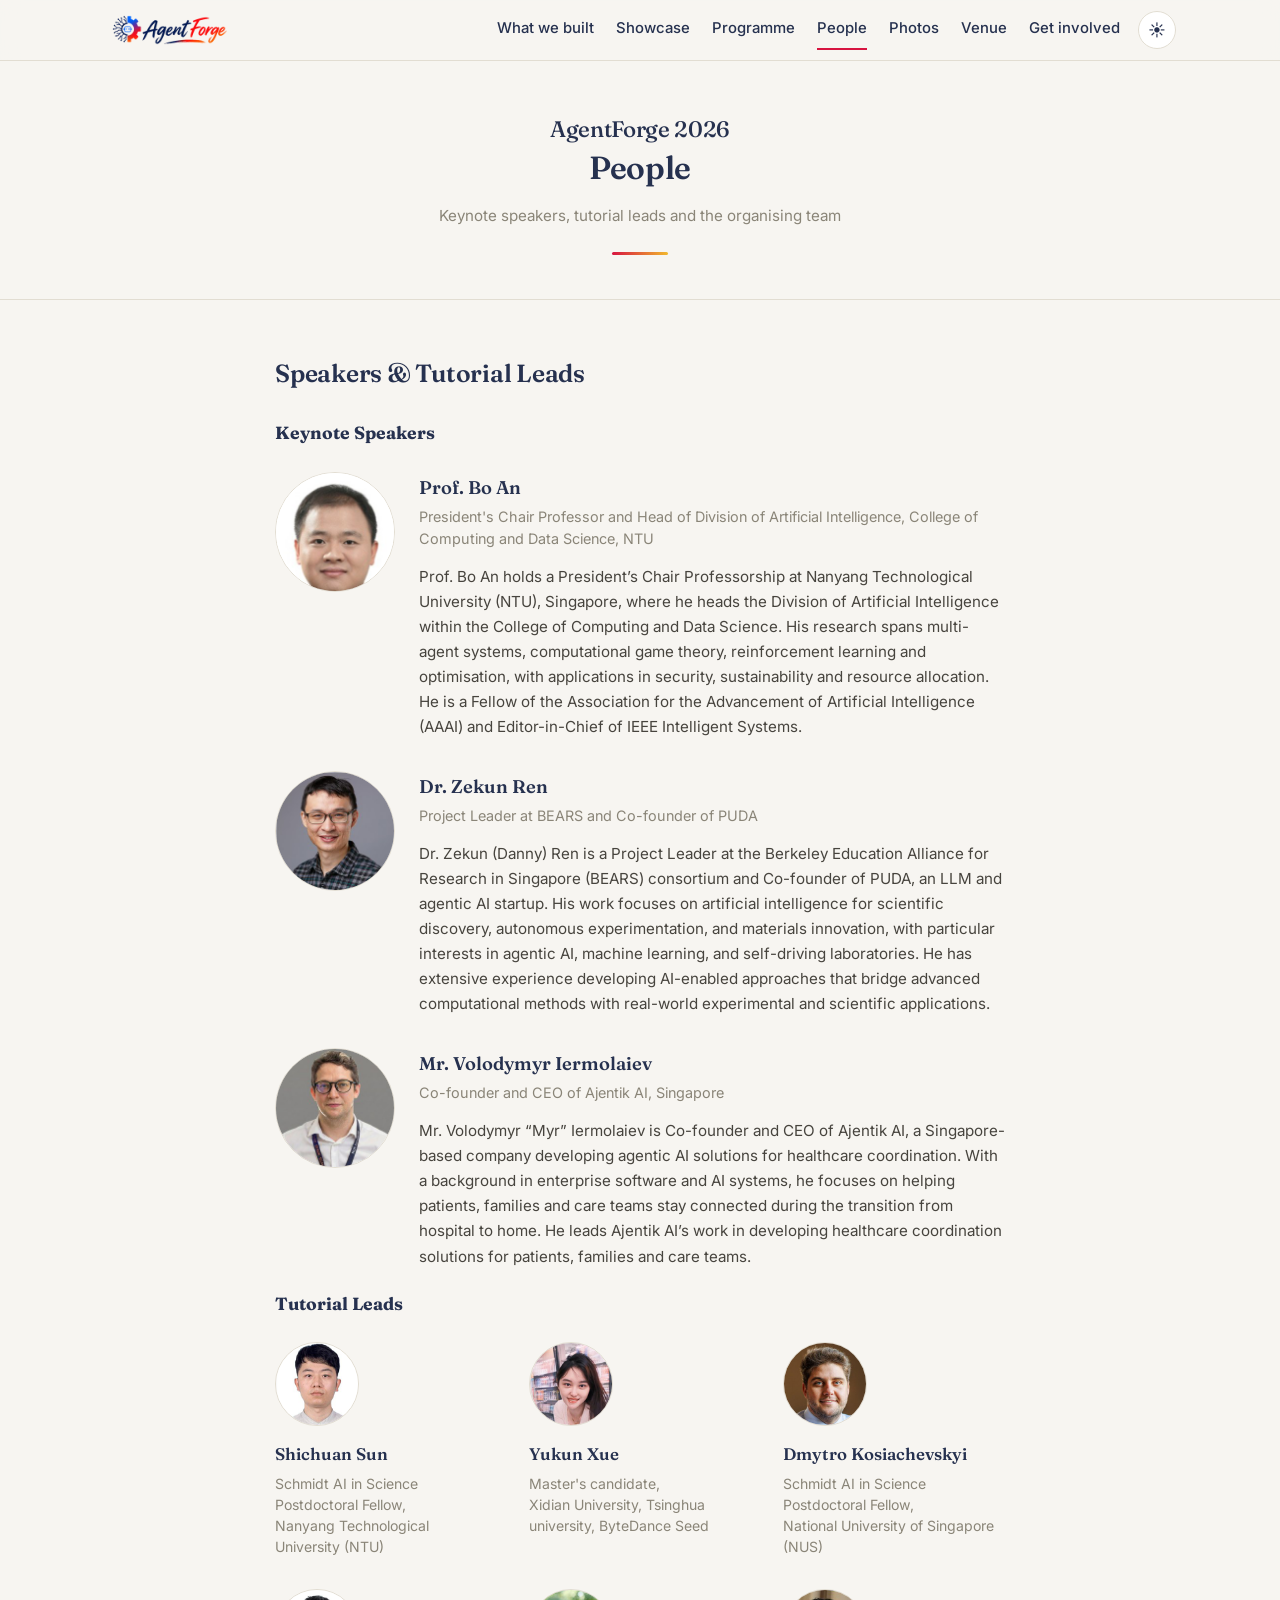
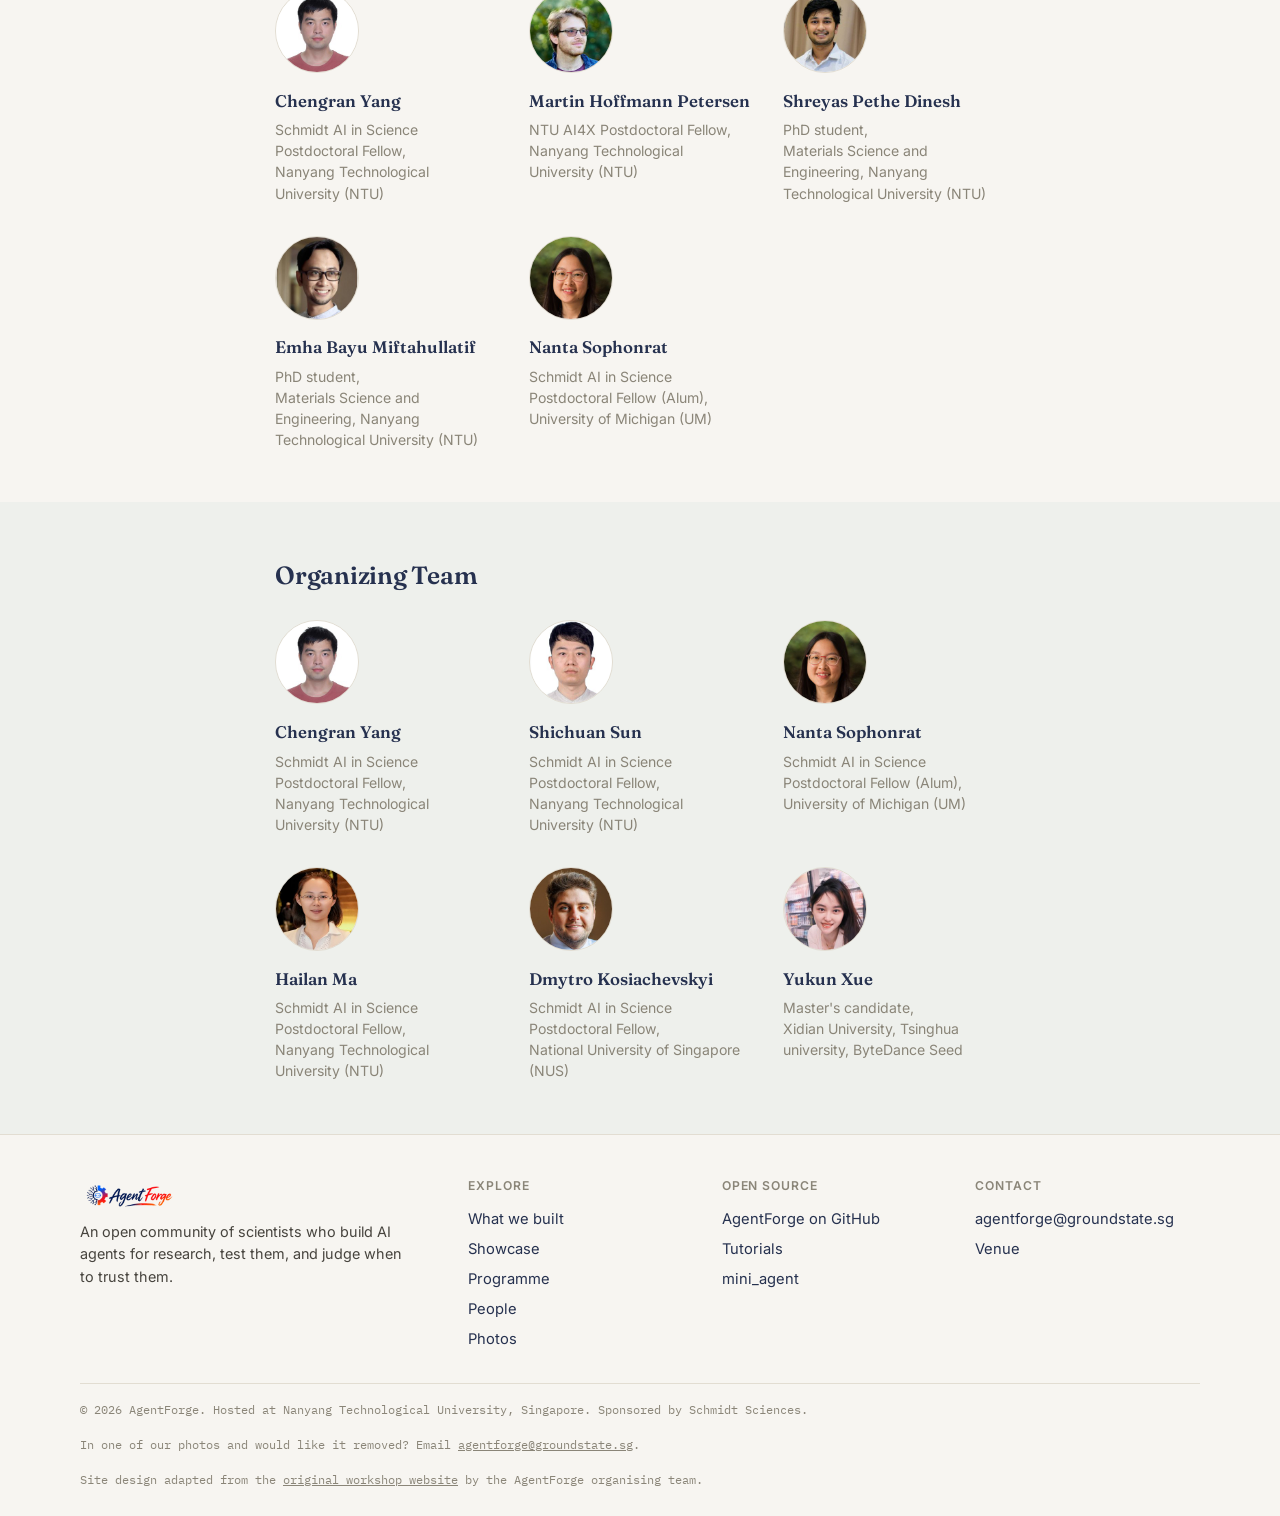
==== people.html @ 3356b5fa "Home page: top navigation, project and hackathon cards, people wall; programme and people pages" ====
<!DOCTYPE html>
<html lang="en">
<head>
  <meta charset="UTF-8">
  <meta name="viewport" content="width=device-width, initial-scale=1.0">
  <title>People — AgentForge</title>
  <meta name="description" content="AgentForge is an open community of scientists who build AI agents for research, test them, and judge when to trust them. It began with a hands-on workshop at NTU Singapore, 15–19 November 2026, supported by Schmidt Sciences.">
  <link rel="canonical" href="https://agentforge.groundstate.sg/people.html">
  <meta property="og:type" content="website">
  <meta property="og:title" content="People — AgentForge">
  <meta property="og:description" content="AgentForge is an open community of scientists who build AI agents for research, test them, and judge when to trust them. It began with a hands-on workshop at NTU Singapore, 15–19 November 2026, supported by Schmidt Sciences.">
  <meta property="og:url" content="https://agentforge.groundstate.sg/people.html">
  <meta property="og:image" content="https://agentforge.groundstate.sg/assets/og-image.png">
  <meta name="twitter:card" content="summary_large_image">
  <link rel="icon" href="assets/favicon.png">
  <link rel="apple-touch-icon" href="assets/apple-touch-icon.png">
  <link rel="preconnect" href="https://fonts.googleapis.com">
  <link rel="preconnect" href="https://fonts.gstatic.com" crossorigin>
  <link href="https://fonts.googleapis.com/css2?family=Fraunces:ital,opsz,wght@0,9..144,500;0,9..144,600;1,9..144,500&family=Inter:wght@400;500;600&family=IBM+Plex+Mono:wght@500&display=swap" rel="stylesheet">
  <link rel="stylesheet" href="assets/af.css">
</head>
<body>
  <a class="skip" href="#main">Skip to content</a>
  <header class="topbar">
    <div class="topbar-inner">
      <a class="brand" href="index.html" aria-label="AgentForge home">
        <img class="brand-light" src="assets/brand/logo-light-320.webp" width="320" height="96" alt="AgentForge">
        <img class="brand-dark" src="assets/brand/logo-dark-320.webp" width="320" height="96" alt="AgentForge">
      </a>
      <nav class="primary" aria-label="Main">
      <a href="index.html#built">What we built</a>
      <a href="showcase.html">Showcase</a>
      <a href="programme.html">Programme</a>
      <a href="people.html" aria-current="page">People</a>
      <a href="photos.html">Photos</a>
      <a href="venue.html">Venue</a>
      <a href="index.html#involved">Get involved</a>
      </nav>
      <button id="menu-toggle" aria-label="Open menu" aria-expanded="false" aria-controls="site-menu">☰</button>
      <button id="theme-toggle" aria-label="Toggle dark mode">☀</button>
    </div>
  </header>
  <nav id="site-menu" aria-label="Site sections" hidden>
    <a href="index.html#built">What we built</a>
    <a href="showcase.html">Showcase</a>
    <a href="programme.html">Programme</a>
    <a href="people.html" aria-current="page">People</a>
    <a href="photos.html">Photos</a>
    <a href="venue.html">Venue</a>
    <a href="index.html#involved">Get involved</a>
  </nav>

  <header class="hero hero-sub">
    <div class="hero-inner">
      <h1><span class="h1-lead">AgentForge 2026</span><br>People</h1>
      <div class="meta"><span>Keynote speakers, tutorial leads and the organising team</span></div>
      <div class="hero-rule"></div>
    </div>
  </header>
  <main id="main">

  <section id="speakers">
    <div class="container">
      <h2>Speakers &amp; Tutorial Leads</h2>
      <h3 class="subhead">Keynote Speakers</h3>
      <div class="keynote-list">
        <article class="keynote">
          <img src="assets/people/boan.jpg" width="240" height="240" alt="Portrait of Prof. Bo An" loading="lazy">
          <div>
            <h3>Prof. Bo An</h3>
            <p class="role">President's Chair Professor and Head of Division of Artificial Intelligence, College of Computing and Data Science, NTU</p>
            <p class="bio">Prof. Bo An holds a President’s Chair Professorship at Nanyang Technological University (NTU), Singapore, where he heads the Division of Artificial Intelligence within the College of Computing and Data Science. His research spans multi-agent systems, computational game theory, reinforcement learning and optimisation, with applications in security, sustainability and resource allocation. He is a Fellow of the Association for the Advancement of Artificial Intelligence (AAAI) and Editor-in-Chief of IEEE Intelligent Systems.</p>
          </div>
        </article>
        <article class="keynote">
          <img src="assets/people/zekunren.jpg" width="240" height="240" alt="Portrait of Dr. Zekun Ren" loading="lazy">
          <div>
            <h3>Dr. Zekun Ren</h3>
            <p class="role">Project Leader at BEARS and Co-founder of PUDA</p>
            <p class="bio">Dr. Zekun (Danny) Ren is a Project Leader at the Berkeley Education Alliance for Research in Singapore (BEARS) consortium and Co-founder of PUDA, an LLM and agentic AI startup. His work focuses on artificial intelligence for scientific discovery, autonomous experimentation, and materials innovation, with particular interests in agentic AI, machine learning, and self-driving laboratories. He has extensive experience developing AI-enabled approaches that bridge advanced computational methods with real-world experimental and scientific applications.</p>
          </div>
        </article>
        <article class="keynote">
          <img src="assets/people/volodymyr-iermolaiev.jpg" width="240" height="240" alt="Portrait of Mr. Volodymyr Iermolaiev" loading="lazy">
          <div>
            <h3>Mr. Volodymyr Iermolaiev</h3>
            <p class="role">Co-founder and CEO of Ajentik AI, Singapore</p>
            <p class="bio">Mr. Volodymyr “Myr” Iermolaiev is Co-founder and CEO of Ajentik AI, a Singapore-based company developing agentic AI solutions for healthcare coordination. With a background in enterprise software and AI systems, he focuses on helping patients, families and care teams stay connected during the transition from hospital to home. He leads Ajentik AI’s work in developing healthcare coordination solutions for patients, families and care teams.</p>
          </div>
        </article>
      </div>

      <h3 class="subhead">Tutorial Leads</h3>
      <div class="team-grid">
        <div class="team-member">
          <div class="avatar"><img src="assets/people/shichuan.jpg" width="240" height="240" alt="Portrait of Shichuan Sun" loading="lazy"></div>
          <h3>Shichuan Sun</h3>
          <p>Schmidt AI in Science Postdoctoral Fellow, <br> Nanyang Technological University (NTU)</p>
        </div>
        <div class="team-member">
          <div class="avatar"><img src="assets/people/yukun-400.jpg" width="240" height="240" alt="Portrait of Yukun Xue" loading="lazy"></div>
          <h3>Yukun Xue</h3>
          <p>Master's candidate, <br> Xidian University, Tsinghua university, ByteDance Seed</p>
        </div>
        <div class="team-member">
          <div class="avatar"><img src="assets/people/dmytro-400.jpg" width="240" height="240" alt="Portrait of Dmytro Kosiachevskyi" loading="lazy"></div>
          <h3>Dmytro Kosiachevskyi</h3>
          <p>Schmidt AI in Science Postdoctoral Fellow, <br> National University of Singapore (NUS)</p>
        </div>
        <div class="team-member">
          <div class="avatar"><img src="assets/people/chengran.jpg" width="240" height="240" alt="Portrait of Chengran Yang" loading="lazy"></div>
          <h3>Chengran Yang</h3>
          <p>Schmidt AI in Science Postdoctoral Fellow, <br> Nanyang Technological University (NTU)</p>
        </div>
        <div class="team-member">
          <div class="avatar"><img src="assets/people/martin.jpg" width="240" height="240" alt="Portrait of Martin Hoffmann Petersen" loading="lazy"></div>
          <h3>Martin Hoffmann Petersen</h3>
          <p>NTU AI4X Postdoctoral Fellow, <br> Nanyang Technological University (NTU)</p>
        </div>
        <div class="team-member">
          <div class="avatar"><img src="assets/people/shreyas.jpg" width="240" height="240" alt="Portrait of Shreyas Pethe Dinesh" loading="lazy"></div>
          <h3>Shreyas Pethe Dinesh</h3>
          <p>PhD student, <br> Materials Science and Engineering, Nanyang Technological University (NTU)</p>
        </div>
        <div class="team-member">
          <div class="avatar"><img src="assets/people/emha.jpg" width="240" height="240" alt="Portrait of Emha Bayu Miftahullatif" loading="lazy"></div>
          <h3>Emha Bayu Miftahullatif</h3>
          <p>PhD student, <br> Materials Science and Engineering, Nanyang Technological University (NTU)</p>
        </div>
        <div class="team-member">
          <div class="avatar"><img src="assets/people/nanta-400.jpg" width="240" height="240" alt="Portrait of Nanta Sophonrat" loading="lazy"></div>
          <h3>Nanta Sophonrat</h3>
          <p>Schmidt AI in Science Postdoctoral Fellow (Alum), University of Michigan (UM)</p>
        </div>
      </div>
    </div>
  </section>

  <section id="team">
    <div class="container">
      <h2>Organizing Team</h2>
      <div class="team-grid">
        <div class="team-member">
          <div class="avatar"><img src="assets/people/chengran.jpg" width="240" height="240" alt="Portrait of Chengran Yang" loading="lazy"></div>
          <h3>Chengran Yang</h3>
          <p>Schmidt AI in Science Postdoctoral Fellow, <br> Nanyang Technological University (NTU)</p>
        </div>
        <div class="team-member">
          <div class="avatar"><img src="assets/people/shichuan.jpg" width="240" height="240" alt="Portrait of Shichuan Sun" loading="lazy"></div>
          <h3>Shichuan Sun</h3>
          <p>Schmidt AI in Science Postdoctoral Fellow, <br> Nanyang Technological University (NTU)</p>
        </div>
        <div class="team-member">
          <div class="avatar"><img src="assets/people/nanta-400.jpg" width="240" height="240" alt="Portrait of Nanta Sophonrat" loading="lazy"></div>
          <h3>Nanta Sophonrat</h3>
          <p>Schmidt AI in Science Postdoctoral Fellow (Alum), University of Michigan (UM)</p>
        </div>
        <div class="team-member">
          <div class="avatar"><img src="assets/people/hailan-400.jpg" width="240" height="240" alt="Portrait of Hailan Ma" loading="lazy"></div>
          <h3>Hailan Ma</h3>
          <p>Schmidt AI in Science Postdoctoral Fellow, <br> Nanyang Technological University (NTU)</p>
        </div>
        <div class="team-member">
          <div class="avatar"><img src="assets/people/dmytro-400.jpg" width="240" height="240" alt="Portrait of Dmytro Kosiachevskyi" loading="lazy"></div>
          <h3>Dmytro Kosiachevskyi</h3>
          <p>Schmidt AI in Science Postdoctoral Fellow, <br> National University of Singapore (NUS)</p>
        </div>
        <div class="team-member">
          <div class="avatar"><img src="assets/people/yukun-400.jpg" width="240" height="240" alt="Portrait of Yukun Xue" loading="lazy"></div>
          <h3>Yukun Xue</h3>
          <p>Master's candidate, <br> Xidian University, Tsinghua university, ByteDance Seed</p>
        </div>
      </div>
    </div>
  </section>

  </main>

  <footer class="site-footer">
    <div class="footer-grid">
      <div>
        <a class="footer-brand" href="index.html" aria-label="AgentForge home">
          <img class="brand-light" src="assets/brand/logo-light-320.webp" alt="AgentForge"><img class="brand-dark" src="assets/brand/logo-dark-320.webp" alt="AgentForge">
        </a>
        <p>An open community of scientists who build AI agents for research, test them, and judge when to trust them.</p>
      </div>
      <div>
        <h4>Explore</h4>
        <a href="index.html#built">What we built</a>
        <a href="showcase.html">Showcase</a>
        <a href="programme.html">Programme</a>
        <a href="people.html">People</a>
        <a href="photos.html">Photos</a>
      </div>
      <div>
        <h4>Open source</h4>
        <a href="https://github.com/AgentForgeWorkshop">AgentForge on GitHub</a>
        <a href="https://github.com/AgentForgeWorkshop/Tutorials">Tutorials</a>
        <a href="https://github.com/Superionichuan/mini_agent">mini_agent</a>
      </div>
      <div>
        <h4>Contact</h4>
        <a href="mailto:agentforge@groundstate.sg">agentforge@groundstate.sg</a>
        <a href="venue.html">Venue</a>
      </div>
    </div>
    <div class="fine">
      <p>&copy; 2026 AgentForge. Hosted at Nanyang Technological University, Singapore. Sponsored by Schmidt Sciences.</p>
      <p>In one of our photos and would like it removed? Email <a href="mailto:agentforge@groundstate.sg">agentforge@groundstate.sg</a>.</p>
      <p>Site design adapted from the <a href="https://agentforgeworkshop.github.io/workshop-site/">original workshop website</a> by the AgentForge organising team.</p>
    </div>
  </footer>

  <script src="assets/af.js"></script>
</body>
</html>
---- assets/af.css ----
:root {
      --bg: #f7f5f1;
      --bg-panel: #ffffff;
      --bg-panel-alt: #eef0ec;
      --ink: #26314f;
      --text: #47443e;
      --text-light: #8a8578;
      --accent: #D71440;
      --accent-warm: #F1B82D;
      --border: #e2ddd2;
      --ev-keynote: #e3eedd;
      --ev-tutorial: #dfe9f3;
      --ev-hack: #f8e8d3;
      --max-width: 730px;
      --font-display: 'Fraunces', Georgia, serif;
      --font-body: 'Inter', 'Segoe UI', system-ui, -apple-system, sans-serif;
      --font-mono: 'IBM Plex Mono', ui-monospace, 'SFMono-Regular', monospace;
    }

    [data-theme="dark"] {
      --bg: #1b1e26;
      --bg-panel: #21252f;
      --bg-panel-alt: #262a35;
      --ink: #dbe1f0;
      --text: #c7c3ba;
      --text-light: #8b8779;
      --accent: #cf4b12;
      --accent-warm: #d99257;
      --border: #333748;
      --ev-keynote: #26382f;
      --ev-tutorial: #25344a;
      --ev-hack: #403329;
    }

    * { margin: 0; padding: 0; box-sizing: border-box; }

    body {
      font-family: var(--font-body);
      font-size: 1.05rem;
      color: var(--text);
      line-height: 1.7;
      background: var(--bg);
      transition: background 0.2s, color 0.2s;
    }

    .container {
      max-width: var(--max-width);
      margin: 0 auto;
    }

    h1, h2, h3 {
      font-family: var(--font-display);
      color: var(--ink);
    }

    /* ── Hero / Header ── */
    .hero {
      background: var(--bg);
      text-align: center;
      padding: 3.5rem 1.5rem 2.75rem;
      border-bottom: 1px solid var(--border);
    }
    .hero-inner {
      max-width: var(--max-width);
      margin: 0 auto;
    }
    .hero-mark {
      width: 100%;
      max-width: 480px;
      height: auto;
      margin-bottom: 1.75rem;
      border-radius: 12px;
    }
    .hero-mark-dark {
      display: none;
    }
    [data-theme="dark"] .hero-mark-light {
      display: none;
    }
    [data-theme="dark"] .hero-mark-dark {
      display: inline-block;
    }
    .hero h1 {
      font-size: 1.7rem;
      font-weight: 600;
      line-height: 1.3;
      letter-spacing: -0.01em;
      margin-bottom: 0.85rem;
    }
    .hero h1 .h1-lead {
      display: inline-block;
      font-size: 1.4rem;
      font-weight: 500;
      /* font-style: italic; */
      color: var(--font-display);
      margin-bottom: 0.2rem;
    }
    .hero .meta {
      display: flex;
      flex-wrap: wrap;
      justify-content: center;
      gap: 0.4rem 1rem;
      font-size: 0.95rem;
      color: var(--text-light);
    }
    .hero .meta strong {
      color: var(--text);
      font-weight: 500;
    }
    .hero-rule {
      height: 3px;
      width: 56px;
      margin: 1.5rem auto 0;
      background: linear-gradient(90deg, var(--accent), var(--accent-warm));
      border-radius: 2px;
    }

    /* ── Sections ── */
    section {
      padding: 3.25rem 1.5rem;
      background: var(--bg);
    }
    section:nth-child(even) {
      background: var(--bg-panel-alt);
    }

    h2 {
      font-size: 1.55rem;
      font-weight: 600;
      margin-bottom: 1.5rem;
      letter-spacing: -0.01em;
    }
    p + p, p + ul, ul + p { margin-top: 0.9rem; }
    ul { padding-left: 1.3rem; }
    li { margin-bottom: 0.45rem; }
    strong { color: var(--ink); font-weight: 600; }

    /* ── CTA Button ── */
    .cta {
      display: inline-block;
      margin-top: 1.75rem;
      padding: 0.8rem 1.9rem;
      background: var(--ink);
      color: var(--bg);
      text-decoration: none;
      border-radius: 4px;
      font-weight: 500;
      font-size: 0.95rem;
      letter-spacing: 0.01em;
      transition: background 0.2s, transform 0.2s;
    }
    .cta:hover {
      background: var(--accent);
      transform: translateY(-1px);
    }

    /* ── Schedule: day rail ── */
    .day-rail {
      margin-top: 1.5rem;
      border-left: 2px solid var(--border);
    }
    .day-row {
      position: relative;
      padding: 0 0 1.5rem 1.5rem;
    }
    .day-row:last-child {
      padding-bottom: 0;
    }
    .day-row::before {
      content: '';
      position: absolute;
      left: -6px;
      top: 0.35rem;
      width: 10px;
      height: 10px;
      border-radius: 50%;
      background: var(--accent);
      border: 2px solid var(--bg-panel-alt);
    }
    section:nth-child(odd) .day-row::before {
      border-color: var(--bg);
    }
    .day-label {
      font-family: var(--font-mono);
      font-size: 0.8rem;
      letter-spacing: 0.04em;
      color: var(--accent);
      display: inline-block;
      min-width: 6.5rem;
      margin-right: 0.5rem;
    }
    .day-desc {
      color: var(--text);
    }

    /* ── Schedule: daily agenda ── */
    .schedule-days { margin-top: 1.5rem; display: grid; gap: 2rem; }
    .schedule-day h3 { font-size: 1.1rem; margin-bottom: 0.5rem; }
    .schedule-day .day-label { min-width: 0; margin-right: 0.6rem; }
    .agenda { width: calc(100% + 1.2rem); margin-left: -0.6rem; border-collapse: collapse; font-size: 0.95rem; }
    .agenda td { padding: 0.4rem 0; border-top: 1px solid var(--border); vertical-align: top; line-height: 1.5; }
    .agenda td.time { width: 9rem; padding-right: 1rem; font-family: var(--font-mono); font-size: 0.82rem; color: var(--text-light); white-space: nowrap; }
    .agenda tr.ev-keynote { background: var(--ev-keynote); }
    .agenda tr.ev-tutorial { background: var(--ev-tutorial); }
    .agenda tr.ev-hack { background: var(--ev-hack); }
    .agenda td { padding-left: 0.6rem; padding-right: 0.6rem; }
    .agenda td.time { padding-right: 0.6rem; width: 9.6rem; }

    /* ── Team Grid ── */
    .team-grid {
      display: grid;
      grid-template-columns: repeat(auto-fill, minmax(190px, 1fr));
      gap: 2rem;
      margin-top: 1.5rem;
    }
    .team-member {
      text-align: left;
    }
    .team-member .avatar {
      width: 84px;
      height: 84px;
      border-radius: 50%;
      background: var(--bg-panel);
      border: 1px solid var(--border);
      margin-bottom: 0.85rem;
      display: flex;
      align-items: center;
      justify-content: center;
      color: var(--text-light);
      font-size: 0.75rem;
      overflow: hidden;
    }
    .team-member .avatar img {
      width: 100%;
      height: 100%;
      object-fit: cover;
    }
    .team-member h3 {
      font-size: 1.05rem;
      font-weight: 600;
      margin-bottom: 0.25rem;
    }
    .team-member p {
      font-size: 0.88rem;
      color: var(--text-light);
      line-height: 1.5;
    }

    /* ── Keynote Speakers ── */
    .keynote-list {
      display: grid;
      gap: 2rem;
      margin-top: 1.5rem;
    }
    .keynote {
      display: grid;
      grid-template-columns: 120px 1fr;
      gap: 1.5rem;
      align-items: start;
    }
    .keynote img {
      width: 120px;
      height: 120px;
      border-radius: 50%;
      object-fit: cover;
      object-position: center top;
      border: 1px solid var(--border);
      background: var(--bg-panel);
    }
    .keynote h3 {
      font-size: 1.15rem;
      font-weight: 600;
      margin-bottom: 0.15rem;
    }
    .keynote .role {
      font-size: 0.9rem;
      color: var(--text-light);
      line-height: 1.5;
      margin-bottom: 0.6rem;
    }
    .keynote .bio {
      font-size: 0.95rem;
      line-height: 1.65;
    }

    .venue-note { font-size: 0.95rem; margin-bottom: 0.5rem; }
    .day-venue { font-size: 0.9rem; color: var(--text-light); margin: 0 0 0.5rem; }
    a[href="venue.html"], .hero .meta a { color: var(--ink); text-decoration: underline; text-decoration-color: var(--text-light); text-underline-offset: 3px; transition: color 0.2s, text-decoration-color 0.2s; }
    a[href="venue.html"]:hover, .hero .meta a:hover { color: var(--accent); text-decoration-color: var(--accent); }
    .offsite { color: var(--text-light); font-size: 0.85em; }

    .subhead { font-size: 1.1rem; margin-top: 1.25rem; }
    .tutorial-tba { margin-top: 2rem; }

    /* ── Dark Mode Toggle ── */
    #theme-toggle {
      position: fixed;
      top: 1.25rem;
      right: 1.25rem;
      z-index: 100;
      background: var(--bg-panel);
      color: var(--ink);
      border: 1px solid var(--border);
      border-radius: 999px;
      width: 2.4rem;
      height: 2.4rem;
      display: flex;
      align-items: center;
      justify-content: center;
      font-size: 1.05rem;
      cursor: pointer;
      font-family: inherit;
      transition: background 0.2s, color 0.2s, border-color 0.2s;
    }
    #theme-toggle:hover {
      border-color: var(--accent);
    }
    #theme-toggle:focus-visible,
    a:focus-visible,
    .cta:focus-visible {
      outline: 2px solid var(--accent);
      outline-offset: 2px;
    }

    /* ── Nav menu ── */
    html { scroll-behavior: smooth; }
    #menu-toggle {
      position: fixed; top: 1.25rem; left: 1.25rem; z-index: 100;
      background: var(--bg-panel); color: var(--ink);
      border: 1px solid var(--border); border-radius: 999px;
      width: 2.4rem; height: 2.4rem; display: flex; align-items: center; justify-content: center;
      font-size: 1.15rem; line-height: 1; cursor: pointer; font-family: inherit;
      transition: background 0.2s, color 0.2s, border-color 0.2s;
    }
    #menu-toggle:hover, #menu-toggle[aria-expanded="true"] { border-color: var(--accent); }
    #menu-toggle:focus-visible { outline: 2px solid var(--accent); outline-offset: 2px; }
    #schedule-link {
      position: fixed; top: 4rem; left: 1.25rem; z-index: 99;
      background: var(--bg-panel); color: var(--ink); text-decoration: none;
      border: 1px solid var(--border); border-radius: 999px;
      width: 2.4rem; height: 2.4rem; display: flex; align-items: center; justify-content: center;
      font-size: 1.05rem; line-height: 1;
      transition: background 0.2s, color 0.2s, border-color 0.2s;
    }
    #schedule-link:hover { border-color: var(--accent); }
    #schedule-link:focus-visible { outline: 2px solid var(--accent); outline-offset: 2px; }
    #site-menu {
      position: fixed; top: 4rem; left: 1.25rem; z-index: 100; min-width: 11rem;
      background: var(--bg-panel); border: 1px solid var(--border); border-radius: 8px;
      padding: 0.4rem; box-shadow: 0 6px 20px rgba(0,0,0,0.12);
    }
    #site-menu[hidden] { display: none; }
    #site-menu a {
      display: block; padding: 0.45rem 0.8rem; border-radius: 5px;
      color: var(--ink); text-decoration: none; font-size: 0.95rem; line-height: 1.4;
    }
    #site-menu a:hover, #site-menu a:focus-visible { background: var(--bg-panel-alt); color: var(--accent); outline: none; }
    @media (prefers-reduced-motion: reduce) { html { scroll-behavior: auto; } }

    /* ── Sponsors ── */
    .sponsors {
      text-align: center;
    }
    .sponsors-grid {
      display: flex;
      justify-content: center;
      gap: 3.5rem;
      flex-wrap: wrap;
      margin-top: 1.5rem;
      align-items: flex-start;
    }
    .sponsors img {
      max-height: 100px;
      margin-top: 0.6rem;
      vertical-align: middle;
      filter: grayscale(0.15);
    }

    /* ── Footer ── */
    footer {
      text-align: center;
      padding: 2rem 1.5rem;
      font-size: 0.85rem;
      font-family: var(--font-mono);
      color: var(--text-light);
      border-top: 1px solid var(--border);
      background: var(--bg);
    }

    /* ── Responsive ── */
    @media (max-width: 640px) {
      .hero h1 { font-size: 1.4rem; }
      .hero h1 .h1-lead { font-size: 0.9rem; }
      .team-grid { grid-template-columns: repeat(2, 1fr); }
      .keynote { grid-template-columns: 1fr; gap: 1rem; }
      .agenda td.time { width: 7.5rem; padding-right: 0.5rem; }
      .keynote img { width: 96px; height: 96px; }
    }

    @media (prefers-reduced-motion: reduce) {
      * { transition: none !important; }
    }

    /* ---- post-workshop additions (same tokens as above) ---- */
    html { scroll-padding-top: 72px; }
    .skip { position: absolute; left: -9999px; top: 0; }
    .skip:focus { left: 12px; top: 12px; z-index: 200; background: var(--bg-panel); color: var(--ink);
      padding: 8px 12px; border: 1px solid var(--border); border-radius: 6px; }
    .topbar { position: sticky; top: 0; z-index: 90; background: color-mix(in srgb, var(--bg) 90%, transparent);
      -webkit-backdrop-filter: blur(10px); backdrop-filter: blur(10px); border-bottom: 1px solid var(--border); }
    .topbar-inner { max-width: 1120px; margin: 0 auto; display: flex; align-items: center; gap: 18px; padding: 10px 24px; }
    .brand { display: flex; align-items: center; flex: none; }
    .brand img { height: 40px; width: auto; display: block; }
    .brand .brand-dark { display: none; }
    [data-theme="dark"] .brand .brand-light { display: none; }
    [data-theme="dark"] .brand .brand-dark { display: block; }
    .primary { display: flex; gap: 22px; margin-left: auto; font-size: 0.93rem; }
    .primary a { color: var(--ink); text-decoration: none; font-weight: 500; padding: 6px 0; border-bottom: 2px solid transparent; }
    .primary a:hover, .primary a[aria-current="page"] { border-bottom-color: var(--accent); }
    .topbar #theme-toggle, .topbar #menu-toggle { position: static; flex: none; }
    .topbar #menu-toggle { display: none; }
    .hero { padding-top: 2.75rem; }
    .hero .hero-mark { max-width: 420px; }
    .hero .tagline { font-family: var(--font-display); font-style: italic; font-weight: 500;
      color: var(--ink); font-size: 1.12rem; margin: 18px 0 6px; }
    .hero .hero-note { color: var(--text); max-width: 560px; margin: 0 auto; font-size: 0.97rem; line-height: 1.6; }
    .hero-actions { display: flex; flex-wrap: wrap; justify-content: center; gap: 12px; margin-top: 22px; }
    .btn { display: inline-flex; align-items: center; gap: 8px; padding: 0.68rem 1.35rem; border-radius: 6px;
      font-weight: 600; font-size: 0.95rem; text-decoration: none; border: 1px solid var(--ink);
      transition: background 0.15s, color 0.15s, border-color 0.15s; }
    .btn-primary { background: var(--ink); color: var(--bg); }
    .btn-primary:hover { background: var(--accent); border-color: var(--accent); color: #fff; }
    .btn-ghost { color: var(--ink); background: transparent; }
    .btn-ghost:hover { border-color: var(--accent); color: var(--accent); }
    .btn-small { padding: 0.48rem 0.95rem; font-size: 0.88rem; }
    .stats { list-style: none; padding: 0; margin: 30px auto 0; display: grid; grid-template-columns: repeat(4, minmax(0, 1fr));
      max-width: 880px; border-top: 1px solid var(--border); border-bottom: 1px solid var(--border); }
    .stats li { padding: 14px 8px; }
    .stats li + li { border-left: 1px solid var(--border); }
    .stats b { display: block; font-family: var(--font-display); font-size: 2rem; font-weight: 600; color: var(--ink); line-height: 1.15; }
    .stats span { display: block; font-size: 0.85rem; line-height: 1.4; color: var(--text-light); }
    .backers { display: flex; flex-wrap: wrap; justify-content: center; align-items: center; gap: 10px 14px; margin-top: 24px;
      font-size: 0.74rem; color: var(--text-light); text-transform: uppercase; letter-spacing: 0.08em; }
    .backers img { height: 52px; width: auto; background: #fff; padding: 6px 10px; border-radius: 6px; border: 1px solid var(--border); }
    .backers .sep { width: 10px; }
    .hero-sub .hero-mark { max-width: 250px; }
    .hero-sub h1 { font-size: 2rem; }
    .container.wide { max-width: 1120px; }
    .lede { font-size: 1.04rem; max-width: 720px; }
    .grid { display: grid; gap: 22px; margin-top: 24px; }
    .grid-2 { grid-template-columns: repeat(2, minmax(0, 1fr)); }
    .grid-3 { grid-template-columns: repeat(3, minmax(0, 1fr)); }
    .cards { display: grid; grid-template-columns: minmax(0, 1fr); gap: 18px; margin-top: 22px; }
    .card { box-sizing: border-box; overflow-wrap: anywhere; background: var(--bg-panel); border: 1px solid var(--border);
      border-radius: 10px; padding: 22px 24px; }
    .card h3 { font-family: var(--font-display); color: var(--ink); font-size: 1.22rem; margin: 0 0 8px; }
    .card p { margin: 0 0 10px; }
    .card ol, .card ul { margin: 6px 0 12px; }
    .media-card { padding: 0; overflow: hidden; display: flex; flex-direction: column; }
    .media-card .media { display: block; width: 100%; height: auto; aspect-ratio: 16 / 9; object-fit: cover; border-bottom: 1px solid var(--border); }
    .card-body { padding: 18px 22px 22px; display: flex; flex-direction: column; flex: 1; }
    .card-body .btn, .card-body .links { margin-top: auto; align-self: flex-start; }
    .links { display: flex; flex-wrap: wrap; gap: 8px; }
    ol.compact, ul.compact { margin: 0 0 16px 1.2rem; padding: 0; }
    ol.compact li, ul.compact li { margin: 2px 0; }
    .terminal { box-sizing: border-box; aspect-ratio: 16 / 9; background: #12161f; color: #d7dcea; font-family: var(--font-mono);
      font-size: 0.8rem; line-height: 1.75; padding: 22px 24px; overflow: hidden; border-bottom: 1px solid var(--border);
      display: flex; flex-direction: column; justify-content: center; }
    .terminal div { white-space: pre-wrap; word-break: break-all; }
    .terminal .p { color: #f1b82d; }
    .terminal .c { color: #8a93a8; }
    .tile { aspect-ratio: 16 / 9; display: flex; align-items: center; justify-content: center; text-align: center;
      background: linear-gradient(120deg, #26314f, #4b5fa8 55%, #d71440); color: #fff; font-family: var(--font-display);
      font-size: 1.9rem; font-weight: 600; border-bottom: 1px solid var(--border); }
    .tag { font-family: var(--font-body); font-size: 0.72rem; font-weight: 600; letter-spacing: 0.04em; text-transform: uppercase;
      color: var(--text-light); border: 1px solid var(--border); border-radius: 999px; padding: 2px 8px; margin-left: 8px; vertical-align: middle; }
    a.more { font-weight: 500; color: var(--ink); text-decoration: none; border-bottom: 1px solid var(--accent); }
    a.more:hover { color: var(--accent); }
    .after { margin-top: 20px; }
    .feature { display: grid; grid-template-columns: 1.1fr 0.9fr; gap: 36px; align-items: center; }
    .feature figure { margin: 0; }
    .feature img { width: 100%; height: auto; border-radius: 10px; border: 1px solid var(--border); display: block; }
    .feature figcaption { font-size: 0.85rem; color: var(--text-light); margin-top: 6px; }
    .days { list-style: none; padding: 0; margin: 24px 0 0; display: grid; grid-template-columns: repeat(5, minmax(0, 1fr)); gap: 14px; }
    .days li { background: var(--bg-panel); border: 1px solid var(--border); border-top: 3px solid var(--accent); border-radius: 8px;
      padding: 14px 14px 16px; font-size: 0.9rem; line-height: 1.5; }
    .days li:nth-child(1) { border-top-color: #4f6fd6; }
    .days li:nth-child(2) { border-top-color: #6a5acd; }
    .days li:nth-child(3) { border-top-color: #b2386a; }
    .days li:nth-child(4) { border-top-color: #d71440; }
    .days li:nth-child(5) { border-top-color: #f1b82d; }
    .days .d { display: block; font-family: var(--font-mono); font-size: 0.72rem; letter-spacing: 0.06em; color: var(--text-light); text-transform: uppercase; }
    .days strong { display: block; font-family: var(--font-display); color: var(--ink); font-size: 1.05rem; margin: 4px 0 6px; }
    .faces { display: grid; grid-template-columns: repeat(6, minmax(0, 1fr)); gap: 24px 16px; margin-top: 26px; }
    .faces figure { margin: 0; text-align: center; }
    .faces img { width: 96px; height: 96px; border-radius: 50%; object-fit: cover; border: 1px solid var(--border); display: block; margin: 0 auto 8px; }
    .faces strong { display: block; font-size: 0.92rem; color: var(--ink); line-height: 1.3; }
    .faces span { font-size: 0.8rem; color: var(--text-light); }
    .photo-grid { display: grid; grid-template-columns: repeat(3, 1fr); gap: 14px; margin-top: 20px; }
    .photo-grid figure { margin: 0; }
    .photo-grid img { width: 100%; height: auto; aspect-ratio: 4 / 3; object-fit: cover; border-radius: 8px; display: block; }
    .photo-grid figcaption { font-size: 0.85rem; color: var(--text-light); margin-top: 6px; line-height: 1.45; }
    .photo-grid figcaption a { color: var(--text-light); }
    .note { font-size: 0.9rem; color: var(--text-light); }
    footer.site-footer { text-align: left; font-family: var(--font-body); padding: 2.6rem 1.5rem 1.6rem; }
    .footer-grid { max-width: 1120px; margin: 0 auto; display: grid; grid-template-columns: 1.6fr 1fr 1fr 1fr; gap: 28px; }
    .footer-grid h4 { font-family: var(--font-body); font-size: 0.76rem; text-transform: uppercase; letter-spacing: 0.08em;
      color: var(--text-light); margin: 0 0 10px; font-weight: 600; }
    .footer-grid a { display: block; color: var(--ink); text-decoration: none; margin: 5px 0; font-size: 0.92rem; }
    .footer-grid a:hover { color: var(--accent); }
    .footer-grid p { font-size: 0.9rem; color: var(--text); line-height: 1.55; margin: 10px 0 0; max-width: 330px; }
    .footer-brand img { height: 30px; width: auto; display: block; }
    .footer-brand .brand-dark { display: none; }
    [data-theme="dark"] .footer-brand .brand-light { display: none; }
    [data-theme="dark"] .footer-brand .brand-dark { display: block; }
    .fine { max-width: 1120px; margin: 26px auto 0; padding-top: 16px; border-top: 1px solid var(--border);
      font-family: var(--font-mono); font-size: 0.76rem; color: var(--text-light); line-height: 1.7; }
    .fine a { color: inherit; }
    @media (max-width: 980px) {
      .primary { display: none; }
      .topbar #menu-toggle { display: flex; margin-left: auto; }
      #site-menu { top: 3.9rem; right: 1rem; left: auto; }
    }
    @media (max-width: 900px) {
      .grid-3 { grid-template-columns: repeat(2, minmax(0, 1fr)); }
      .days { grid-template-columns: repeat(2, minmax(0, 1fr)); }
      .faces { grid-template-columns: repeat(4, minmax(0, 1fr)); }
      .feature { grid-template-columns: 1fr; }
      .footer-grid { grid-template-columns: 1fr 1fr; }
    }
    @media (max-width: 640px) {
      .topbar-inner { padding: 8px 14px; }
      .grid-2, .grid-3, .days { grid-template-columns: 1fr; }
      .faces { grid-template-columns: repeat(3, minmax(0, 1fr)); }
      .stats { grid-template-columns: repeat(2, minmax(0, 1fr)); }
      .stats li:nth-child(3) { border-left: 0; }
      .stats li:nth-child(n+3) { border-top: 1px solid var(--border); }
      .hero .hero-mark { max-width: 300px; }
      .photo-grid { grid-template-columns: repeat(2, 1fr); gap: 10px; }
      .hero-sub h1 { font-size: 1.6rem; }
      .footer-grid { grid-template-columns: 1fr; }
    }

    /* ---- venue page (from the original venue.html) ---- */
    .rooms { display: grid; grid-template-columns: 1fr 1fr; gap: 1.5rem; margin-top: 1.25rem; }
    .room img, .room .ph { width: 100%; aspect-ratio: 4 / 3; object-fit: cover; display: block; border-radius: 6px; border: 1px solid var(--border); background: var(--bg-panel); }
    .room .ph { display: none; align-items: center; justify-content: center; color: var(--text-light); font-size: 0.85rem; text-align: center; padding: 1rem; }
    .room figcaption { margin-top: 0.6rem; font-size: 0.9rem; line-height: 1.5; color: var(--text-light); }
    .room figcaption strong { display: block; color: var(--ink); }
    .room figcaption .room-name { font-weight: 800; }
    .map-wrap { margin-top: 1.25rem; border: 1px solid var(--border); border-radius: 6px; overflow: hidden; background: var(--bg-panel); }
    .map-wrap iframe { display: block; width: 100%; height: 320px; border: 0; }
    .btn-row { display: flex; flex-wrap: wrap; gap: 0.75rem; margin-top: 1rem; }
    .btn-row .cta { margin-top: 0; }
    .facts { list-style: none; padding: 0; }
    .facts li { margin-bottom: 0.35rem; }
    @media (max-width: 640px) { .rooms { grid-template-columns: 1fr; } .map-wrap iframe { height: 260px; } }
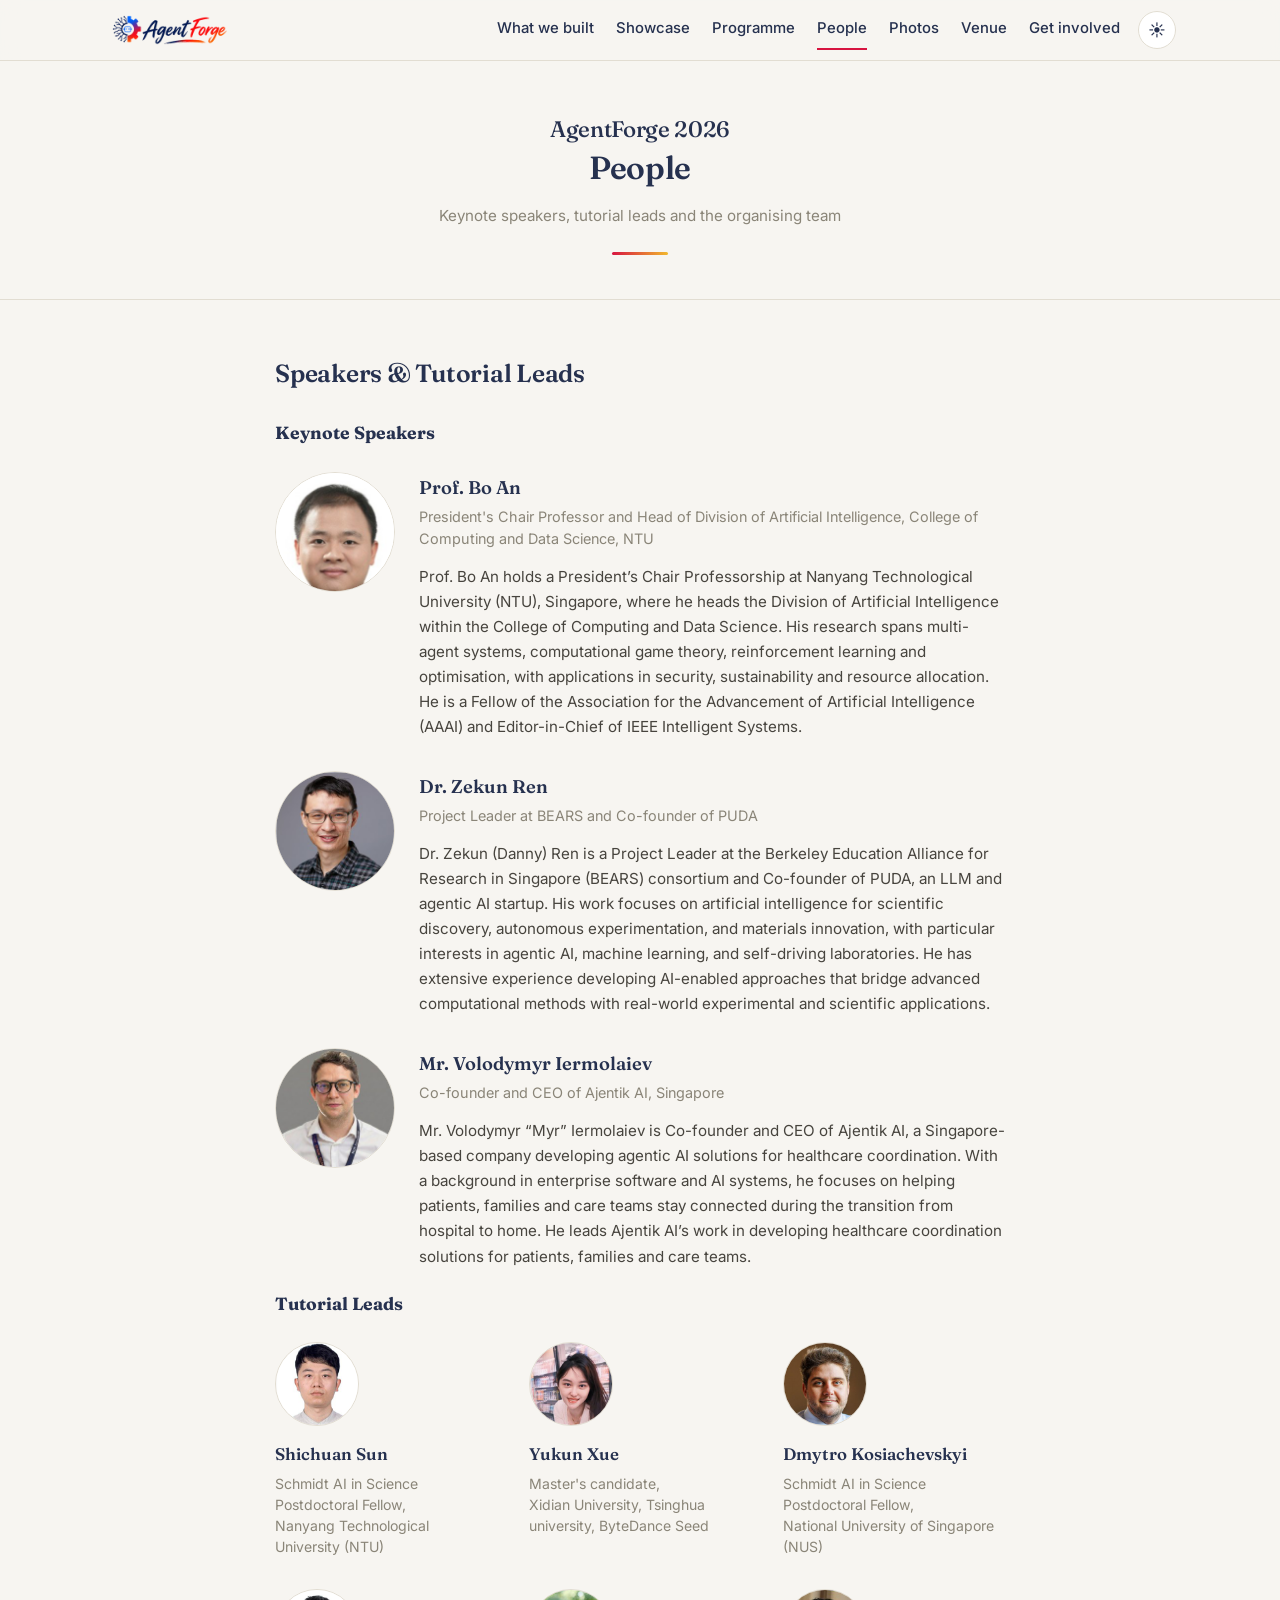
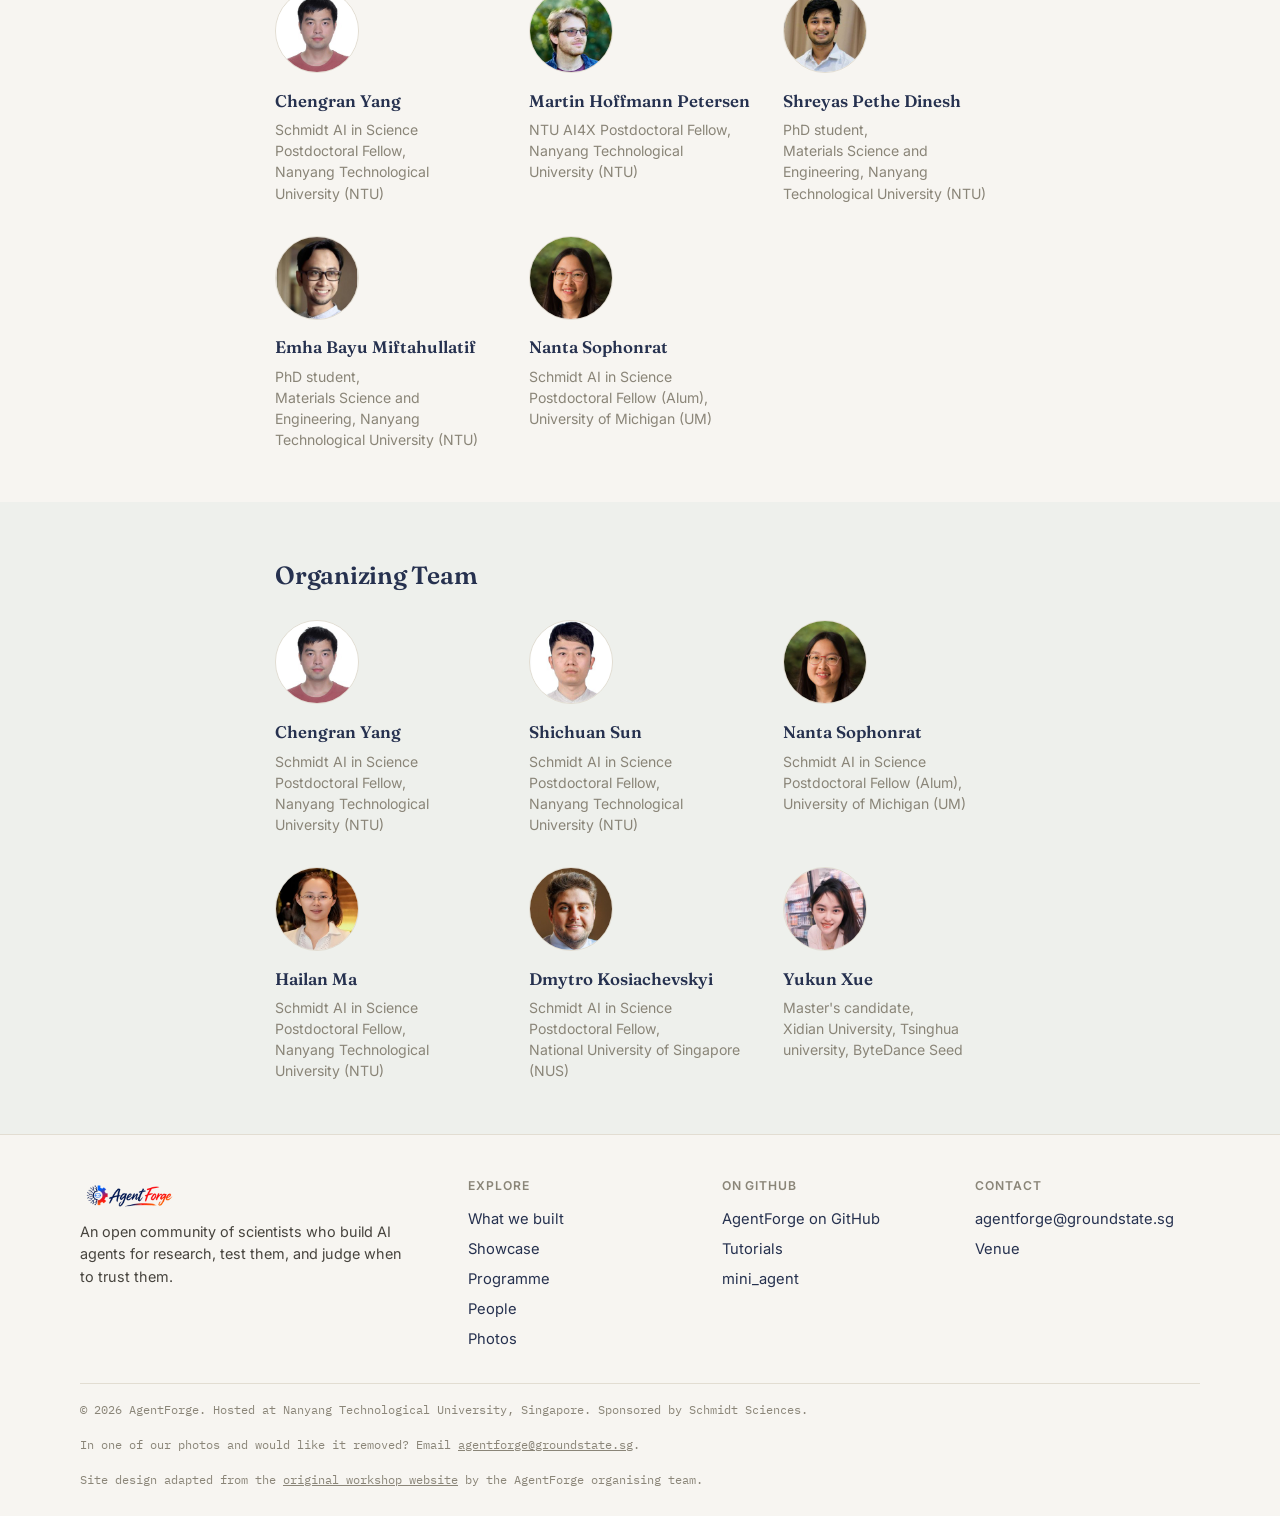
==== commit 04c8f5cd: "Say the materials are public and which repositories are MIT, instead of open for anyone to use" ====
--- a/people.html
+++ b/people.html
@@ -193,7 +193,7 @@
         <a href="photos.html">Photos</a>
       </div>
       <div>
-        <h4>Open source</h4>
+        <h4>On GitHub</h4>
         <a href="https://github.com/AgentForgeWorkshop">AgentForge on GitHub</a>
         <a href="https://github.com/AgentForgeWorkshop/Tutorials">Tutorials</a>
         <a href="https://github.com/Superionichuan/mini_agent">mini_agent</a>
--- a/assets/af.css
+++ b/assets/af.css
@@ -470,6 +470,26 @@
     .terminal div { white-space: pre-wrap; word-break: break-all; }
     .terminal .p { color: #f1b82d; }
     .terminal .c { color: #8a93a8; }
+    .term-replay { aspect-ratio: auto; min-height: 340px; justify-content: flex-start; font-size: 0.74rem; line-height: 1.6; }
+    .term-replay.armed .ln { visibility: hidden; }
+    .term-replay.armed .ln.on { visibility: visible; }
+    .term-replay .t { color: #8a93a8; }
+    .term-replay .ans { color: #7ee0a3; font-weight: 600; }
+    .term-replay div { word-break: normal; overflow-wrap: anywhere; padding-left: 4ch; text-indent: -4ch; }
+    #try .media-card .term-replay { flex: 1 0 auto; }
+    #try .media-card .card-body { flex: 0 0 auto; }
+    .try-list { list-style: none; margin: 0 0 18px; padding: 0; }
+    .try-list li { padding: 10px 0; border-top: 1px solid var(--border); }
+    .try-list li:first-child { border-top: 0; padding-top: 0; }
+    .try-list a, .note a, #getting-there a { color: var(--ink); text-decoration: underline; text-decoration-color: var(--text-light);
+      text-underline-offset: 3px; transition: color 0.2s, text-decoration-color 0.2s; }
+    .try-list a:hover, .note a:hover, #getting-there a:hover { color: var(--accent); text-decoration-color: var(--accent); }
+    .try-list a { font-weight: 600; }
+    .try-note { display: block; font-size: 0.86rem; color: var(--text-light); margin-top: 2px; }
+    .try-tag { display: inline-block; margin-left: 6px; padding: 1px 8px; border-radius: 999px; font-size: 0.72rem;
+      border: 1px solid var(--border); color: var(--text-light); vertical-align: 1px; white-space: nowrap; }
+    .try-tag.ok { border-color: #2f8f5b; color: #2f8f5b; }
+    .cmd { font-family: var(--font-mono); font-size: 0.82rem; word-break: normal; overflow-wrap: anywhere; }
     .tile { aspect-ratio: 16 / 9; display: flex; align-items: center; justify-content: center; text-align: center;
       background: linear-gradient(120deg, #26314f, #4b5fa8 55%, #d71440); color: #fff; font-family: var(--font-display);
       font-size: 1.9rem; font-weight: 600; border-bottom: 1px solid var(--border); }
